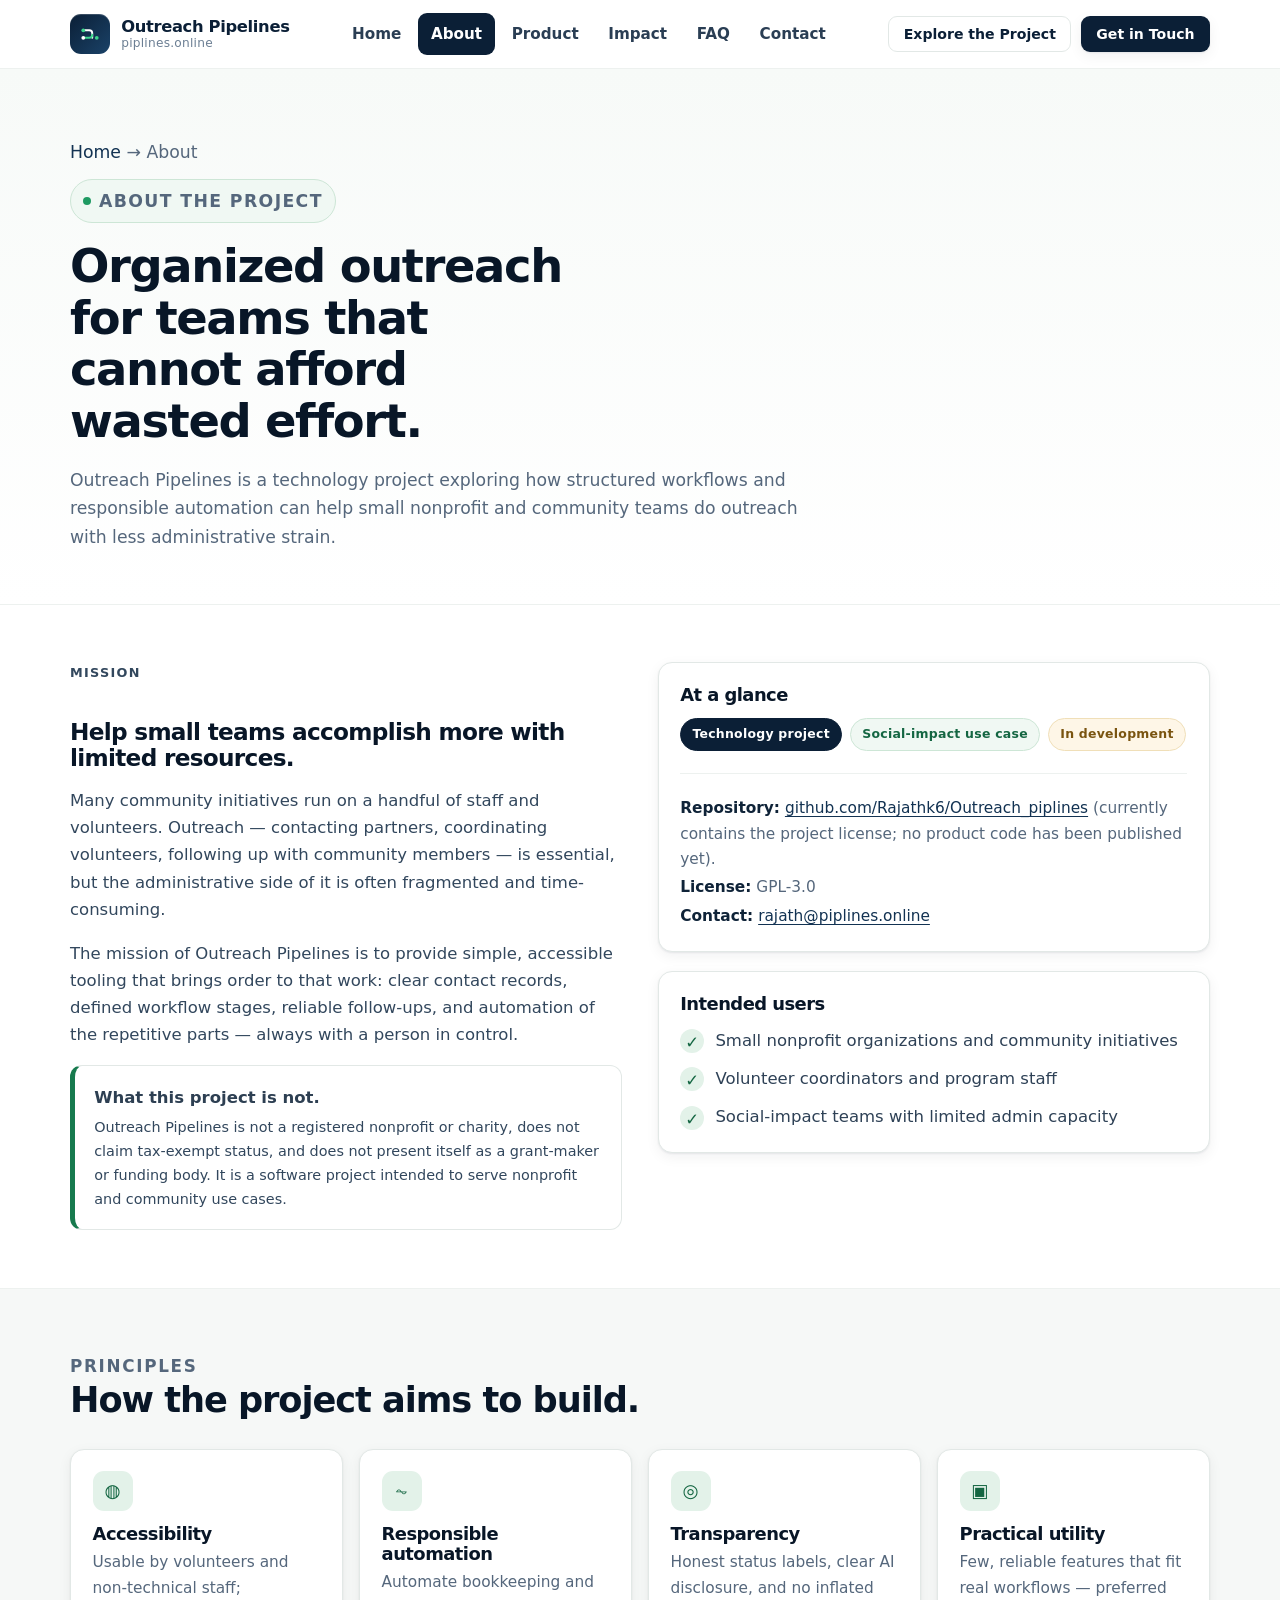
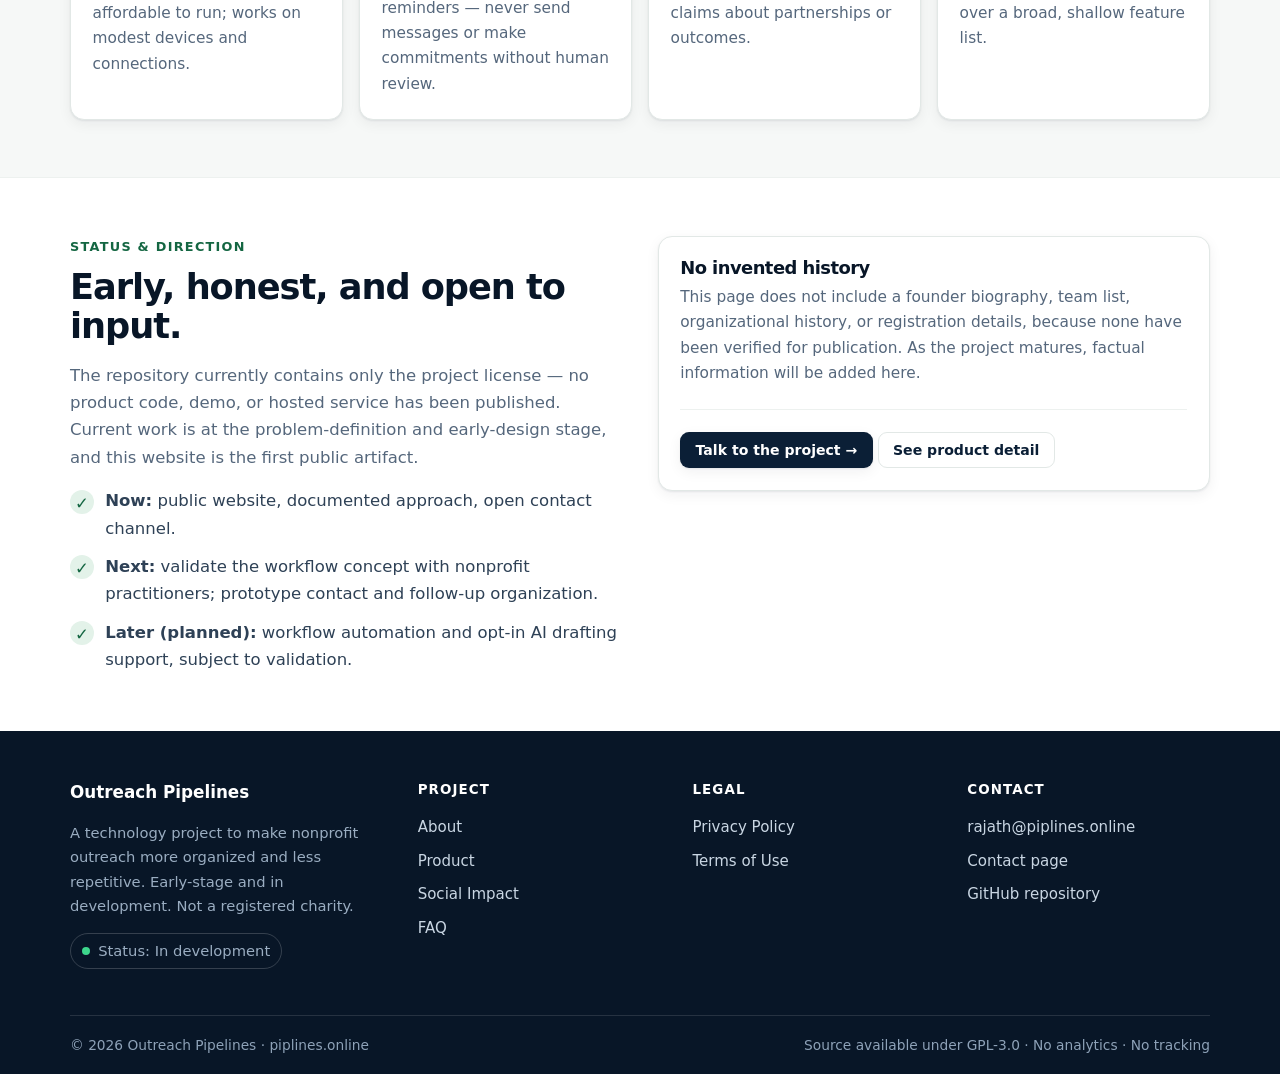
==== about/index.html @ 1926b042 "Add Outreach Pipelines public website (static, Cloudflare Pages ready)" ====
<!doctype html>
<html lang="en">
<head>
  <meta charset="utf-8">
  <meta name="viewport" content="width=device-width, initial-scale=1">
  <title>About — Outreach Pipelines</title>
  <meta name="description" content="The mission, intended users, principles, and honest development status of Outreach Pipelines, a technology project for nonprofit outreach.">
  <link rel="canonical" href="https://piplines.online/about/">
  <meta property="og:type" content="website">
  <meta property="og:site_name" content="Outreach Pipelines">
  <meta property="og:title" content="About — Outreach Pipelines">
  <meta property="og:description" content="Mission, intended users, product principles, and current status of the Outreach Pipelines project.">
  <meta property="og:url" content="https://piplines.online/about/">
  <meta name="theme-color" content="#0B1F36">
  <link rel="icon" href="/favicon.svg" type="image/svg+xml">
  <link rel="stylesheet" href="/assets/css/styles.css">
  <script src="/assets/js/main.js" defer></script>
</head>
<body>
  <a class="skip-link" href="#main">Skip to content</a>
  <header class="site-header" data-header>
    <div class="container header-inner">
      <a class="brand" href="/" aria-label="Outreach Pipelines — home">
        <span class="brand-mark" aria-hidden="true"><svg width="24" height="24" viewBox="0 0 64 64" fill="none" aria-hidden="true"><path d="M14 22h16a8 8 0 0 1 8 8v12" stroke="#fff" stroke-width="5" stroke-linecap="round"/><path d="M14 42h16a8 8 0 0 0 8-8" stroke="#3DD68C" stroke-width="5" stroke-linecap="round"/><circle cx="14" cy="22" r="5" fill="#3DD68C"/><circle cx="14" cy="42" r="5" fill="#fff"/><circle cx="50" cy="42" r="5" fill="#3DD68C"/></svg></span>
        <span class="brand-text"><strong>Outreach Pipelines</strong><small>piplines.online</small></span>
      </a>
      <nav class="nav" data-nav aria-label="Primary">
        <a href="/">Home</a><a href="/about/" aria-current="page">About</a><a href="/product/">Product</a><a href="/impact/">Impact</a><a href="/faq/">FAQ</a><a href="/contact/">Contact</a>
      </nav>
      <div class="header-cta">
        <a class="btn btn-secondary btn-small" href="/product/">Explore the Project</a>
        <a class="btn btn-primary btn-small" href="/contact/">Get in Touch</a>
        <button class="menu-button" type="button" data-menu-toggle aria-expanded="false">Menu ☰</button>
      </div>
    </div>
  </header>
  <main id="main">
    <section class="page-hero"><div class="container">
      <p class="breadcrumbs"><a href="/">Home</a> → About</p>
      <p class="eyebrow"><span class="dot" aria-hidden="true"></span> About the project</p>
      <h1>Organized outreach for teams that cannot afford wasted effort.</h1>
      <p>Outreach Pipelines is a technology project exploring how structured workflows and responsible automation can help small nonprofit and community teams do outreach with less administrative strain.</p>
    </div></section>

    <section class="section"><div class="container split">
      <div class="prose">
        <p class="kicker">Mission</p>
        <h2>Help small teams accomplish more with limited resources.</h2>
        <p>Many community initiatives run on a handful of staff and volunteers. Outreach — contacting partners, coordinating volunteers, following up with community members — is essential, but the administrative side of it is often fragmented and time-consuming.</p>
        <p>The mission of Outreach Pipelines is to provide simple, accessible tooling that brings order to that work: clear contact records, defined workflow stages, reliable follow-ups, and automation of the repetitive parts — always with a person in control.</p>
        <div class="callout"><strong>What this project is not.</strong><p class="small" style="margin:.35rem 0 0">Outreach Pipelines is not a registered nonprofit or charity, does not claim tax-exempt status, and does not present itself as a grant-maker or funding body. It is a software project intended to serve nonprofit and community use cases.</p></div>
      </div>
      <div>
        <div class="card"><h3>At a glance</h3>
          <div class="badge-row"><span class="badge solid-dark">Technology project</span><span class="badge soft-green">Social-impact use case</span><span class="badge soft-amber">In development</span></div>
          <div class="divider"></div>
          <p class="small muted"><strong style="color:var(--ink)">Repository:</strong> <a href="https://github.com/Rajathk6/Outreach_piplines" rel="noopener">github.com/Rajathk6/Outreach_piplines</a> (currently contains the project license; no product code has been published yet).</p>
          <p class="small muted"><strong style="color:var(--ink)">License:</strong> GPL-3.0</p>
          <p class="small muted"><strong style="color:var(--ink)">Contact:</strong> <a href="mailto:rajath@piplines.online">rajath@piplines.online</a></p>
        </div>
        <div class="card mt"><h3>Intended users</h3><ul class="list-clean"><li><span class="tick">✓</span><span>Small nonprofit organizations and community initiatives</span></li><li><span class="tick">✓</span><span>Volunteer coordinators and program staff</span></li><li><span class="tick">✓</span><span>Social-impact teams with limited admin capacity</span></li></ul></div>
      </div>
    </div></section>

    <section class="section section-soft"><div class="container">
      <div class="section-head"><p class="kicker">Principles</p><h2>How the project aims to build.</h2></div>
      <div class="grid-4">
        <div class="card"><div class="icon light">◍</div><h3>Accessibility</h3><p>Usable by volunteers and non-technical staff; affordable to run; works on modest devices and connections.</p></div>
        <div class="card"><div class="icon light">⏦</div><h3>Responsible automation</h3><p>Automate bookkeeping and reminders — never send messages or make commitments without human review.</p></div>
        <div class="card"><div class="icon light">◎</div><h3>Transparency</h3><p>Honest status labels, clear AI disclosure, and no inflated claims about partnerships or outcomes.</p></div>
        <div class="card"><div class="icon light">▣</div><h3>Practical utility</h3><p>Few, reliable features that fit real workflows — preferred over a broad, shallow feature list.</p></div>
      </div>
    </div></section>

    <section class="section"><div class="container split">
      <div><p class="kicker">Status &amp; direction</p><h2>Early, honest, and open to input.</h2>
        <p class="muted">The repository currently contains only the project license — no product code, demo, or hosted service has been published. Current work is at the problem-definition and early-design stage, and this website is the first public artifact.</p>
        <ul class="list-clean"><li><span class="tick">✓</span><span><strong>Now:</strong> public website, documented approach, open contact channel.</span></li><li><span class="tick">✓</span><span><strong>Next:</strong> validate the workflow concept with nonprofit practitioners; prototype contact and follow-up organization.</span></li><li><span class="tick">✓</span><span><strong>Later (planned):</strong> workflow automation and opt-in AI drafting support, subject to validation.</span></li></ul>
      </div>
      <div class="card"><h3>No invented history</h3><p class="small muted">This page does not include a founder biography, team list, organizational history, or registration details, because none have been verified for publication. As the project matures, factual information will be added here.</p><div class="divider"></div><p><a class="btn btn-primary btn-small" href="/contact/">Talk to the project →</a> <a class="btn btn-secondary btn-small" href="/product/">See product detail</a></p></div>
    </div></section>
  </main>
  <footer class="site-footer"><div class="container">
    <div class="footer-grid"><div class="footer-brand"><strong>Outreach Pipelines</strong><p>A technology project to make nonprofit outreach more organized and less repetitive. Early-stage and in development. Not a registered charity.</p><p><span class="footer-status"><i></i> Status: In development</span></p></div>
    <div class="footer-col"><h4>Project</h4><ul><li><a href="/about/">About</a></li><li><a href="/product/">Product</a></li><li><a href="/impact/">Social Impact</a></li><li><a href="/faq/">FAQ</a></li></ul></div>
    <div class="footer-col"><h4>Legal</h4><ul><li><a href="/privacy/">Privacy Policy</a></li><li><a href="/terms/">Terms of Use</a></li></ul></div>
    <div class="footer-col"><h4>Contact</h4><ul><li><a href="mailto:rajath@piplines.online">rajath@piplines.online</a></li><li><a href="/contact/">Contact page</a></li><li><a href="https://github.com/Rajathk6/Outreach_piplines" rel="noopener">GitHub repository</a></li></ul></div></div>
    <div class="footer-bottom"><span>© <span data-year>2026</span> Outreach Pipelines · piplines.online</span><span>Source available under GPL-3.0 · No analytics · No tracking</span></div>
  </div></footer>
</body>
</html>
---- assets/css/styles.css ----
:root{
  --navy-950:#081627;
  --navy-900:#0B1F36;
  --navy-800:#123252;
  --navy-700:#1A4268;
  --ink:#0F2338;
  --muted:#55677C;
  --muted-2:#6B7E93;
  --line:#E2E8E6;
  --line-soft:#EDF1EF;
  --bg:#FFFFFF;
  --bg-soft:#F6F8F7;
  --bg-tint:#EFF4F0;
  --green-700:#146642;
  --green-600:#177A4E;
  --green-500:#1E9A62;
  --green-100:#E3F2E9;
  --green-50:#F0F8F3;
  --amber-bg:#FEF6E7;
  --amber-line:#F0DFB8;
  --amber-ink:#7A5410;
  --blue-bg:#EBF1F8;
  --radius:14px;
  --radius-sm:10px;
  --shadow:0 1px 2px rgba(8,22,39,.06),0 8px 28px rgba(8,22,39,.08);
  --shadow-sm:0 1px 2px rgba(8,22,39,.07),0 4px 14px rgba(8,22,39,.06);
  --font-sans:Inter,ui-sans-serif,system-ui,-apple-system,"Segoe UI",Roboto,"Helvetica Neue",Arial,"Noto Sans",sans-serif;
  --font-serif:"Newsreader",Georgia,"Times New Roman",serif;
  --max:1140px;
}
*{box-sizing:border-box}
html{scroll-behavior:smooth}
@media (prefers-reduced-motion:reduce){html{scroll-behavior:auto}*{animation:none!important;transition:none!important}}
body{
  margin:0;
  font-family:var(--font-sans);
  color:var(--ink);
  background:var(--bg);
  line-height:1.65;
  font-size:16.5px;
  -webkit-font-smoothing:antialiased;
  text-rendering:optimizeLegibility;
}
img{max-width:100%;height:auto}
a{color:var(--navy-800);text-underline-offset:3px}
a:hover{color:var(--green-700)}
:focus-visible{outline:3px solid #7AB89A;outline-offset:3px;border-radius:6px}
.skip-link{
  position:absolute;left:-999px;top:0;background:var(--navy-900);color:#fff;
  padding:.7rem 1rem;z-index:200;border-radius:0 0 10px 0;font-weight:600
}
.skip-link:focus{left:0}
.container{width:min(var(--max),100% - 2.5rem);margin-inline:auto}
.site-header{
  position:sticky;top:0;z-index:50;
  background:rgba(255,255,255,.92);
  backdrop-filter:blur(12px);-webkit-backdrop-filter:blur(12px);
  border-bottom:1px solid var(--line-soft);
}
.site-header.scrolled{box-shadow:0 6px 24px rgba(8,22,39,.07)}
.header-inner{display:flex;align-items:center;justify-content:space-between;gap:1rem;padding:.8rem 0}
.brand{display:flex;align-items:center;gap:.7rem;text-decoration:none;color:var(--navy-900)}
.brand-mark{
  width:40px;height:40px;border-radius:11px;display:grid;place-items:center;flex-shrink:0;
  background:linear-gradient(135deg,var(--navy-900),var(--navy-700));
  box-shadow:inset 0 1px 0 rgba(255,255,255,.18);
}
.brand-text{display:flex;flex-direction:column;line-height:1.15}
.brand-text strong{font-size:1.02rem;letter-spacing:-.02em}
.brand-text small{color:var(--muted-2);font-size:.76rem;letter-spacing:.02em}
.nav{display:flex;align-items:center;gap:.25rem}
.nav a{
  text-decoration:none;color:#2A3E54;font-weight:550;font-size:.95rem;
  padding:.55rem .8rem;border-radius:9px;white-space:nowrap;
}
.nav a:hover{background:var(--bg-soft);color:var(--navy-900)}
.nav a[aria-current="page"]{background:var(--navy-900);color:#fff}
.header-cta{display:flex;align-items:center;gap:.6rem}
.btn{
  display:inline-flex;align-items:center;justify-content:center;gap:.5rem;
  font-weight:650;font-size:.96rem;text-decoration:none;cursor:pointer;
  padding:.78rem 1.25rem;border-radius:11px;border:1px solid transparent;
  line-height:1.2;transition:transform .12s ease,box-shadow .18s ease,background .18s ease;
}
.btn-primary{background:var(--navy-900);color:#fff;box-shadow:var(--shadow-sm)}
.btn-primary:hover{background:var(--navy-800);color:#fff;transform:translateY(-1px)}
.btn-accent{background:var(--green-600);color:#fff;box-shadow:var(--shadow-sm)}
.btn-accent:hover{background:var(--green-700);color:#fff;transform:translateY(-1px)}
.btn-secondary{background:#fff;color:var(--navy-900);border-color:var(--line)}
.btn-secondary:hover{border-color:var(--navy-900);color:var(--navy-900)}
.btn-small{padding:.55rem .9rem;font-size:.88rem;border-radius:9px}
.menu-button{display:none;border:1px solid var(--line);background:#fff;border-radius:10px;padding:.55rem .7rem;font-weight:700;cursor:pointer;color:var(--navy-900)}
/* Hero */
.hero{padding:4.2rem 0 2.8rem;background:
  radial-gradient(900px 420px at 12% 0%,#EAF2EC 0%,transparent 60%),
  radial-gradient(800px 380px at 88% 10%,#E8EEF6 0%,transparent 62%),
  #fff;
  border-bottom:1px solid var(--line-soft);
}
.hero-grid{display:grid;grid-template-columns:1.05fr .95fr;gap:3rem;align-items:center}
.eyebrow{
  display:inline-flex;align-items:center;gap:.5rem;
  font-size:.8rem;font-weight:700;letter-spacing:.08em;text-transform:uppercase;
  color:var(--green-700);background:var(--green-50);border:1px solid #CDE6D6;
  padding:.42rem .75rem;border-radius:999px;margin:0 0 1.1rem;
}
.eyebrow .dot{width:8px;height:8px;border-radius:50%;background:var(--green-500);display:inline-block}
h1,h2,h3{line-height:1.12;letter-spacing:-.03em;color:var(--navy-950);margin:0 0 .8rem}
h1{font-size:clamp(2.3rem,4.6vw,3.55rem);font-weight:800;max-width:16ch}
h2{font-size:clamp(1.6rem,2.8vw,2.2rem);font-weight:800}
h3{font-size:1.12rem;font-weight:750}
.lead{font-size:1.12rem;color:var(--muted);max-width:58ch;margin:0 0 1.4rem}
.hero-actions{display:flex;flex-wrap:wrap;gap:.75rem;margin:0 0 1.2rem}
.hero-note{display:flex;flex-wrap:wrap;gap:.5rem .9rem;color:var(--muted-2);font-size:.9rem;margin:0}
.hero-note span{display:inline-flex;align-items:center;gap:.4rem}
.check{width:18px;height:18px;border-radius:50%;background:var(--green-100);color:var(--green-700);display:inline-grid;place-items:center;font-weight:800;font-size:.8rem}
/* Pipeline visual */
.pipeline-card{
  background:#fff;border:1px solid var(--line);border-radius:18px;box-shadow:var(--shadow);
  overflow:hidden;
}
.pipeline-card-head{
  display:flex;align-items:center;justify-content:space-between;
  padding:.9rem 1.1rem;border-bottom:1px solid var(--line-soft);background:var(--bg-soft);
  font-size:.85rem;font-weight:700;color:var(--muted);letter-spacing:.02em;
}
.status-pill{font-size:.76rem;font-weight:800;letter-spacing:.06em;text-transform:uppercase;background:#FFF3D6;border:1px solid var(--amber-line);color:var(--amber-ink);padding:.3rem .6rem;border-radius:999px}
.pipeline-steps{padding:1.1rem;display:grid;gap:.75rem}
.p-step{display:flex;gap:.85rem;align-items:flex-start;border:1px solid var(--line-soft);border-radius:12px;padding:.85rem .9rem;background:#fff}
.p-step-num{width:30px;height:30px;border-radius:9px;background:var(--navy-900);color:#fff;display:grid;place-items:center;font-weight:800;flex-shrink:0;font-size:.9rem}
.p-step:nth-child(2) .p-step-num{background:var(--navy-700)}
.p-step:nth-child(3) .p-step-num{background:var(--green-600)}
.p-step:nth-child(4) .p-step-num{background:#0E5A3B}
.p-step strong{display:block;font-size:.95rem;letter-spacing:-.01em}
.p-step p{margin:.15rem 0 0;color:var(--muted);font-size:.88rem;line-height:1.5}
.p-tag{font-size:.7rem;font-weight:800;letter-spacing:.06em;text-transform:uppercase;border-radius:999px;padding:.18rem .5rem;margin-left:.5rem;vertical-align:middle}
.p-tag.planned{background:var(--blue-bg);color:#2B4A6B;border:1px solid #CBD9EA}
.p-tag.exploring{background:var(--amber-bg);color:var(--amber-ink);border:1px solid var(--amber-line)}
.pipeline-foot{padding:.95rem 1.1rem;border-top:1px dashed var(--line);color:var(--muted-2);font-size:.86rem;background:#FCFDFC}
/* Sections */
.section{padding:3.6rem 0}
.section-soft{background:var(--bg-soft);border-top:1px solid var(--line-soft);border-bottom:1px solid var(--line-soft)}
.section-tint{background:linear-gradient(180deg,#F3F7F4,#EFF4F0);border-top:1px solid #DDE7E0;border-bottom:1px solid #DDE7E0}
.kicker{font-size:.8rem;font-weight:800;letter-spacing:.1em;text-transform:uppercase;color:var(--green-700);margin:0 0 .6rem}
.section-head{max-width:72ch;margin-bottom:1.8rem}
.section-head p{color:var(--muted);font-size:1.05rem;margin:.4rem 0 0}
.grid-3{display:grid;grid-template-columns:repeat(3,1fr);gap:1rem}
.grid-2{display:grid;grid-template-columns:repeat(2,1fr);gap:1rem}
.grid-4{display:grid;grid-template-columns:repeat(4,1fr);gap:1rem}
.card{background:#fff;border:1px solid var(--line);border-radius:var(--radius);padding:1.35rem;box-shadow:var(--shadow-sm)}
.card h3{margin-bottom:.4rem}
.card p{margin:.2rem 0 0;color:var(--muted);font-size:.96rem}
.icon{width:40px;height:40px;border-radius:11px;display:grid;place-items:center;background:var(--navy-900);color:#fff;font-size:1.15rem;margin-bottom:.8rem}
.icon.green{background:var(--green-600)}
.icon.light{background:var(--green-100);color:var(--green-700)}
.icon.navy-soft{background:var(--blue-bg);color:var(--navy-800)}
.callout{
  border:1px solid var(--line);border-left:5px solid var(--green-600);
  background:#fff;border-radius:12px;padding:1.1rem 1.2rem;color:#2D3F52;
}
.callout.amber{border-left-color:#C99A2B;background:#FFFEF7}
.badge-row{display:flex;flex-wrap:wrap;gap:.5rem;margin:.8rem 0 0}
.badge{font-size:.78rem;font-weight:750;letter-spacing:.02em;border-radius:999px;padding:.32rem .7rem;border:1px solid var(--line);background:#fff;color:#33475E}
.badge.solid-dark{background:var(--navy-900);color:#fff;border-color:var(--navy-900)}
.badge.solid-green{background:var(--green-600);color:#fff;border-color:var(--green-600)}
.badge.soft-green{background:var(--green-50);color:var(--green-700);border-color:#CDE6D6}
.badge.soft-blue{background:var(--blue-bg);color:#28496E;border-color:#CBD9EA}
.badge.soft-amber{background:var(--amber-bg);color:var(--amber-ink);border-color:var(--amber-line)}
.steps{display:grid;grid-template-columns:repeat(4,1fr);gap:1rem;counter-reset:step}
.step{background:#fff;border:1px solid var(--line);border-radius:var(--radius);padding:1.25rem;position:relative;box-shadow:var(--shadow-sm)}
.step-num{font-size:.78rem;font-weight:800;letter-spacing:.08em;text-transform:uppercase;color:var(--green-700);margin-bottom:.5rem;display:flex;align-items:center;gap:.5rem}
.step-num::before{content:"";width:28px;height:28px;border-radius:50%;background:var(--navy-900);display:inline-block}
.step:nth-child(1) .step-num::before{background:var(--navy-900)}
.step:nth-child(2) .step-num::before{background:var(--navy-700)}
.step:nth-child(3) .step-num::before{background:var(--green-600)}
.step:nth-child(4) .step-num::before{background:#0E5A3B}
.split{display:grid;grid-template-columns:1fr 1fr;gap:2.2rem;align-items:start}
.list-clean{list-style:none;padding:0;margin:.8rem 0 0;display:grid;gap:.7rem}
.list-clean li{display:flex;gap:.7rem;align-items:flex-start;color:#2E4156}
.list-clean .tick{width:24px;height:24px;border-radius:50%;background:var(--green-100);color:var(--green-700);display:grid;place-items:center;font-weight:900;flex-shrink:0;margin-top:.15rem}
.table-wrap{overflow-x:auto;border:1px solid var(--line);border-radius:12px;background:#fff}
table{width:100%;border-collapse:collapse;font-size:.95rem;min-width:620px}
th,td{text-align:left;padding:.85rem 1rem;border-bottom:1px solid var(--line-soft);vertical-align:top}
th{background:var(--bg-soft);font-size:.82rem;letter-spacing:.06em;text-transform:uppercase;color:var(--muted)}
tr:last-child td{border-bottom:none}
/* Page hero */
.page-hero{padding:3.2rem 0 2.2rem;border-bottom:1px solid var(--line-soft);background:linear-gradient(180deg,#F7FAF8,#fff)}
.page-hero h1{font-size:clamp(2rem,4vw,2.9rem)}
.page-hero p{color:var(--muted);font-size:1.08rem;max-width:68ch}
.breadcrumbs{font-size:.86rem;color:var(--muted-2);margin-bottom:.8rem}
.breadcrumbs a{text-decoration:none}
/* FAQ */
details.faq{border:1px solid var(--line);border-radius:12px;background:#fff;padding:1rem 1.15rem;box-shadow:var(--shadow-sm)}
details.faq + details.faq{margin-top:.75rem}
details.faq summary{cursor:pointer;font-weight:700;color:var(--navy-900);list-style:none;display:flex;justify-content:space-between;align-items:center;gap:1rem}
details.faq summary::-webkit-details-marker{display:none}
details.faq summary::after{content:"+";width:28px;height:28px;border-radius:50%;background:var(--bg-soft);display:grid;place-items:center;font-weight:800;flex-shrink:0}
details.faq[open] summary::after{content:"–";background:var(--navy-900);color:#fff}
details.faq p, details.faq ul{color:var(--muted)}
/* Forms */
.form-card{background:#fff;border:1px solid var(--line);border-radius:16px;box-shadow:var(--shadow);padding:1.5rem}
label{font-weight:700;font-size:.92rem;display:block;margin:.9rem 0 .35rem;color:var(--navy-900)}
input[type="text"],input[type="email"],select,textarea{
  width:100%;border:1px solid #C8D2CE;border-radius:10px;padding:.75rem .85rem;
  font:inherit;color:var(--ink);background:#fff;
}
textarea{min-height:140px;resize:vertical}
input:focus,select:focus,textarea:focus{outline:3px solid #9CC8B1;outline-offset:1px;border-color:var(--green-600)}
.hint{font-size:.86rem;color:var(--muted-2);margin:.3rem 0 0}
.form-status{border-radius:11px;padding:.9rem 1rem;margin-top:1rem;font-size:.94rem;display:none}
.form-status.show{display:block}
.form-status.success{background:var(--green-50);border:1px solid #BFDCC8;color:#14482E}
.form-status.error{background:#FDF0F0;border:1px solid #E9B9B9;color:#7A1F1F}
/* Footer */
.site-footer{background:var(--navy-950);color:#C9D6E3;margin-top:0}
.footer-grid{display:grid;grid-template-columns:1.3fr 1fr 1fr 1fr;gap:2rem;padding:3rem 0 2rem}
.site-footer a{color:#C9D6E3;text-decoration:none}
.site-footer a:hover{color:#fff;text-decoration:underline}
.footer-brand strong{color:#fff;font-size:1.05rem;display:block}
.footer-brand p{font-size:.92rem;color:#9AADC1}
.footer-col h4{color:#fff;font-size:.84rem;letter-spacing:.08em;text-transform:uppercase;margin:0 0 .9rem}
.footer-col ul{list-style:none;margin:0;padding:0;display:grid;gap:.55rem;font-size:.94rem}
.footer-bottom{border-top:1px solid rgba(255,255,255,.12);padding:1.1rem 0;display:flex;flex-wrap:wrap;gap:.6rem 1.4rem;justify-content:space-between;align-items:center;font-size:.86rem;color:#8EA2B8}
.footer-status{display:inline-flex;align-items:center;gap:.5rem;border:1px solid rgba(255,255,255,.18);border-radius:999px;padding:.3rem .7rem}
.footer-status i{width:8px;height:8px;border-radius:50%;background:#3DD68C;display:inline-block}
/* Prose */
.prose{max-width:78ch}
.prose h2{margin-top:2.2rem;font-size:1.45rem}
.prose h3{margin-top:1.6rem}
.prose p,.prose li{color:#32475D}
.prose ul{padding-left:1.2rem}
.owner-note{border:1px dashed #B89A3E;background:#FFFEF3;border-radius:10px;padding:.75rem .9rem;font-size:.9rem;color:#6B5518;margin:.9rem 0}
.legal-meta{font-size:.88rem;color:var(--muted-2);border:1px solid var(--line);background:var(--bg-soft);border-radius:10px;padding:.7rem .9rem}
/* CTA band */
.cta-band{background:linear-gradient(135deg,var(--navy-900),#14365C 55%,#14573A);color:#fff;border-radius:20px;padding:2.4rem;box-shadow:var(--shadow);position:relative;overflow:hidden}
.cta-band::after{content:"";position:absolute;inset:auto -80px -120px auto;width:340px;height:340px;background:radial-gradient(circle,rgba(61,214,140,.28),transparent 70%)}
.cta-band h2{color:#fff;margin-bottom:.5rem}
.cta-band p{color:#C8D8E6;max-width:62ch}
.cta-band .hero-actions{margin-top:1.2rem}
.btn-light{background:#fff;color:var(--navy-900)}
.btn-light:hover{background:#EEF4F0;color:var(--navy-900)}
.btn-outline-light{background:transparent;color:#fff;border-color:rgba(255,255,255,.45)}
.btn-outline-light:hover{border-color:#fff;color:#fff}
/* Utilities */
.muted{color:var(--muted)}
.small{font-size:.9rem}
.center{text-align:center}
.mt{margin-top:1.2rem}
.divider{height:1px;background:var(--line-soft);margin:1.4rem 0}
.two-col-cta{display:grid;grid-template-columns:1fr 1fr;gap:1rem}
/* Responsive */
@media (max-width:960px){
  .hero-grid{grid-template-columns:1fr;gap:1.8rem}
  .hero{padding:2.8rem 0 2rem}
  .grid-3,.grid-2{grid-template-columns:1fr 1fr}
  .grid-4,.steps{grid-template-columns:1fr 1fr}
  .split{grid-template-columns:1fr;gap:1.4rem}
  .footer-grid{grid-template-columns:1fr 1fr}
  .two-col-cta{grid-template-columns:1fr}
}
@media (max-width:640px){
  body{font-size:16px}
  .nav{
    display:none;position:absolute;top:100%;left:0;right:0;
    background:#fff;border-bottom:1px solid var(--line);box-shadow:var(--shadow);
    flex-direction:column;align-items:stretch;padding:.6rem;
  }
  .nav.open{display:flex}
  .nav a{padding:.8rem .9rem}
  .menu-button{display:inline-flex}
  .header-cta .btn-secondary{display:none}
  .grid-3,.grid-2,.grid-4,.steps{grid-template-columns:1fr}
  .section{padding:2.6rem 0}
  .cta-band{padding:1.6rem}
  .footer-grid{grid-template-columns:1fr}
  .container{width:min(var(--max),100% - 1.6rem)}
}
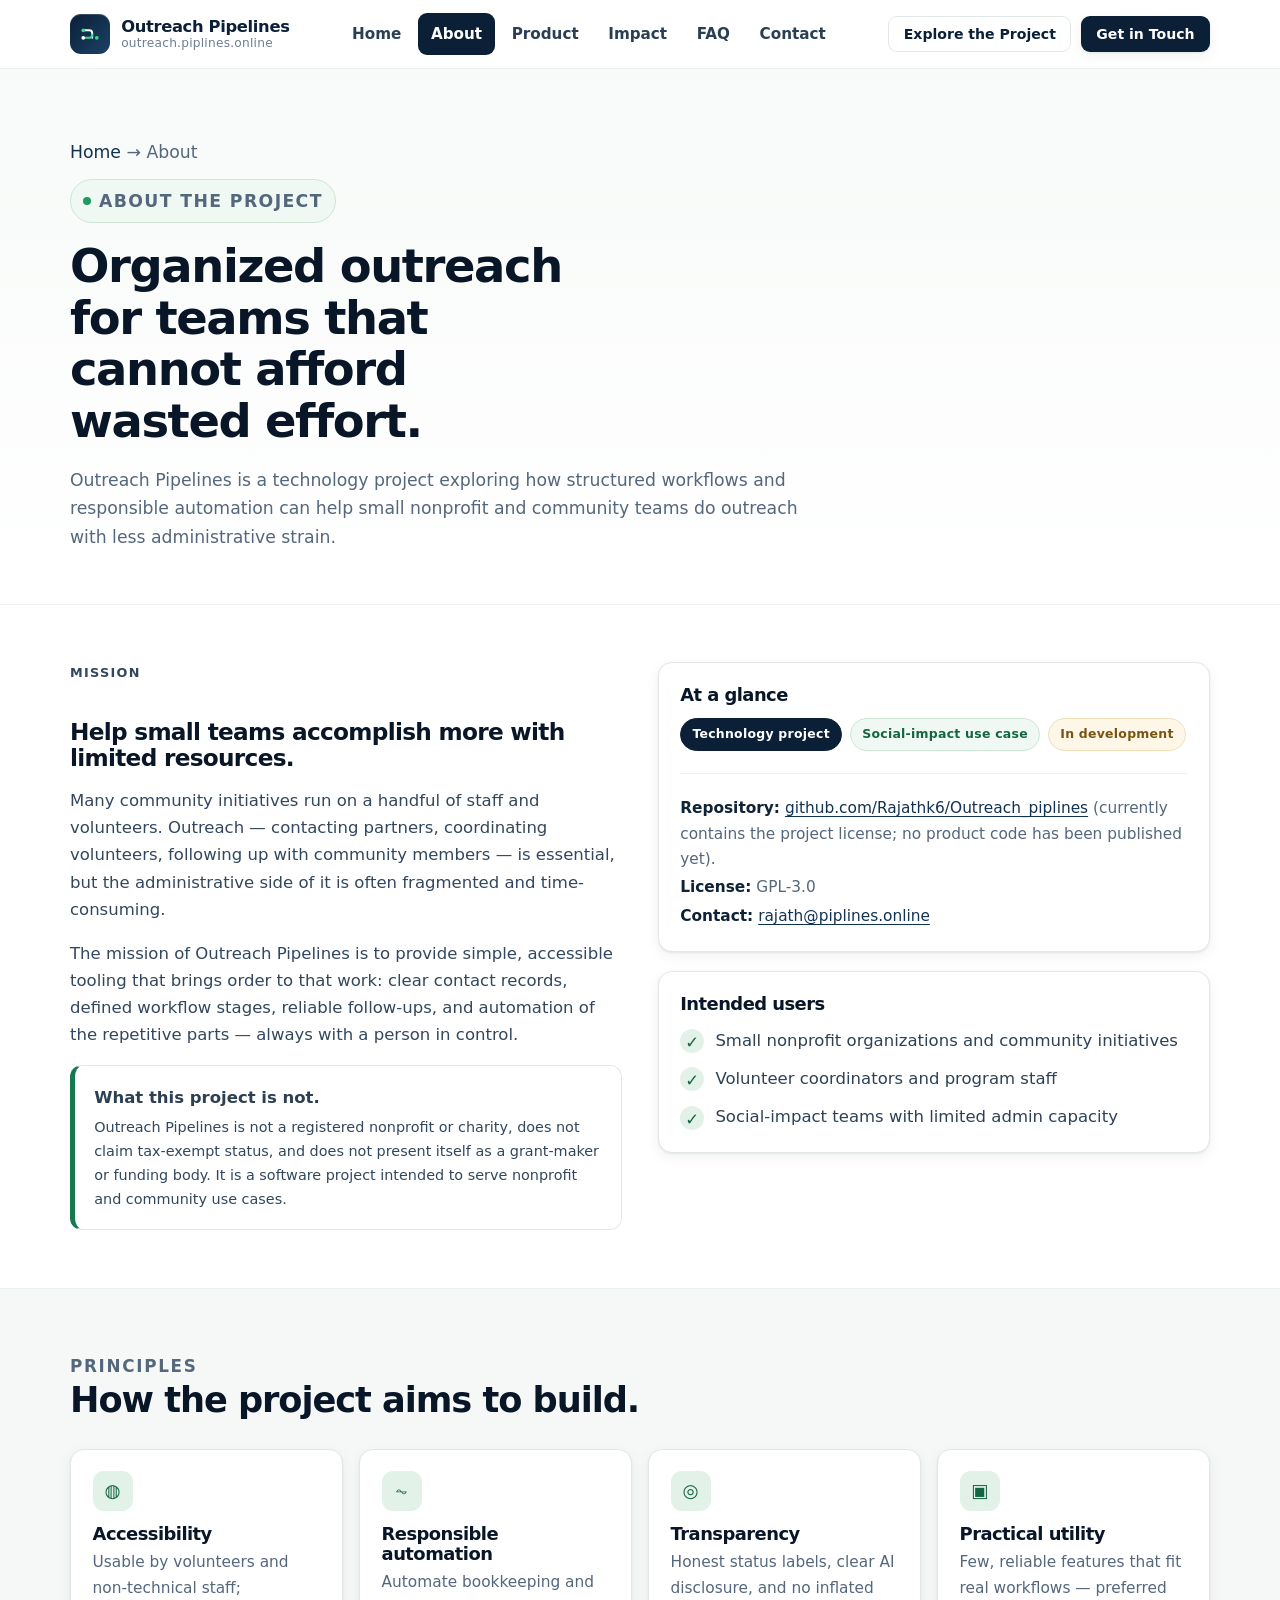
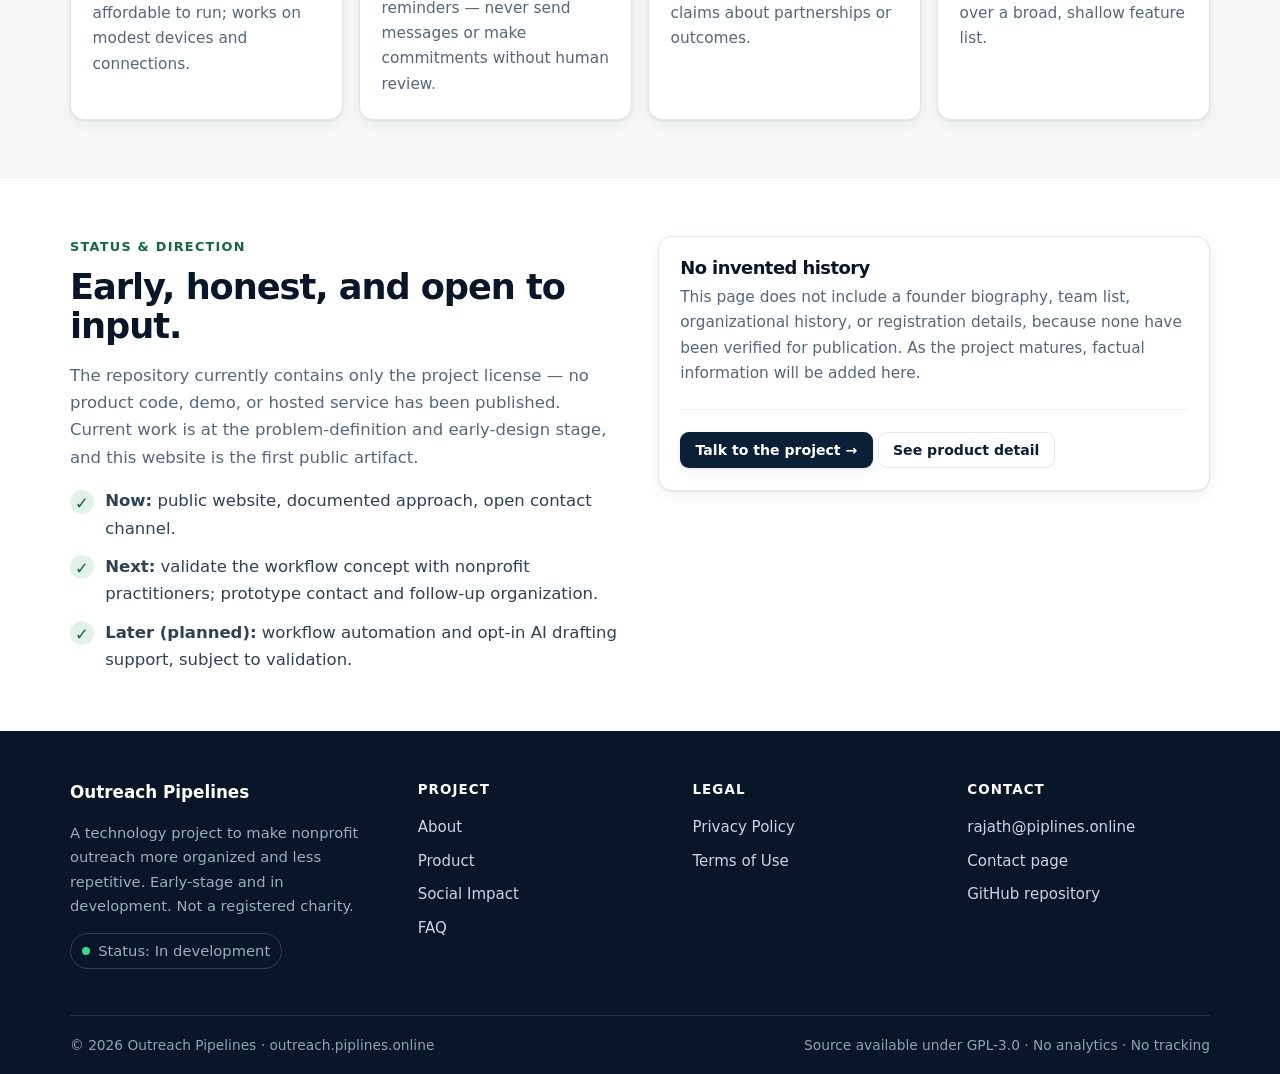
==== commit a5a186ef: "Use outreach.piplines.online as the public site domain" ====
--- a/about/index.html
+++ b/about/index.html
@@ -5,12 +5,12 @@
   <meta name="viewport" content="width=device-width, initial-scale=1">
   <title>About — Outreach Pipelines</title>
   <meta name="description" content="The mission, intended users, principles, and honest development status of Outreach Pipelines, a technology project for nonprofit outreach.">
-  <link rel="canonical" href="https://piplines.online/about/">
+  <link rel="canonical" href="https://outreach.piplines.online/about/">
   <meta property="og:type" content="website">
   <meta property="og:site_name" content="Outreach Pipelines">
   <meta property="og:title" content="About — Outreach Pipelines">
   <meta property="og:description" content="Mission, intended users, product principles, and current status of the Outreach Pipelines project.">
-  <meta property="og:url" content="https://piplines.online/about/">
+  <meta property="og:url" content="https://outreach.piplines.online/about/">
   <meta name="theme-color" content="#0B1F36">
   <link rel="icon" href="/favicon.svg" type="image/svg+xml">
   <link rel="stylesheet" href="/assets/css/styles.css">
@@ -22,7 +22,7 @@
     <div class="container header-inner">
       <a class="brand" href="/" aria-label="Outreach Pipelines — home">
         <span class="brand-mark" aria-hidden="true"><svg width="24" height="24" viewBox="0 0 64 64" fill="none" aria-hidden="true"><path d="M14 22h16a8 8 0 0 1 8 8v12" stroke="#fff" stroke-width="5" stroke-linecap="round"/><path d="M14 42h16a8 8 0 0 0 8-8" stroke="#3DD68C" stroke-width="5" stroke-linecap="round"/><circle cx="14" cy="22" r="5" fill="#3DD68C"/><circle cx="14" cy="42" r="5" fill="#fff"/><circle cx="50" cy="42" r="5" fill="#3DD68C"/></svg></span>
-        <span class="brand-text"><strong>Outreach Pipelines</strong><small>piplines.online</small></span>
+        <span class="brand-text"><strong>Outreach Pipelines</strong><small>outreach.piplines.online</small></span>
       </a>
       <nav class="nav" data-nav aria-label="Primary">
         <a href="/">Home</a><a href="/about/" aria-current="page">About</a><a href="/product/">Product</a><a href="/impact/">Impact</a><a href="/faq/">FAQ</a><a href="/contact/">Contact</a>
@@ -85,7 +85,7 @@
     <div class="footer-col"><h4>Project</h4><ul><li><a href="/about/">About</a></li><li><a href="/product/">Product</a></li><li><a href="/impact/">Social Impact</a></li><li><a href="/faq/">FAQ</a></li></ul></div>
     <div class="footer-col"><h4>Legal</h4><ul><li><a href="/privacy/">Privacy Policy</a></li><li><a href="/terms/">Terms of Use</a></li></ul></div>
     <div class="footer-col"><h4>Contact</h4><ul><li><a href="mailto:rajath@piplines.online">rajath@piplines.online</a></li><li><a href="/contact/">Contact page</a></li><li><a href="https://github.com/Rajathk6/Outreach_piplines" rel="noopener">GitHub repository</a></li></ul></div></div>
-    <div class="footer-bottom"><span>© <span data-year>2026</span> Outreach Pipelines · piplines.online</span><span>Source available under GPL-3.0 · No analytics · No tracking</span></div>
+    <div class="footer-bottom"><span>© <span data-year>2026</span> Outreach Pipelines · outreach.piplines.online</span><span>Source available under GPL-3.0 · No analytics · No tracking</span></div>
   </div></footer>
 </body>
 </html>
